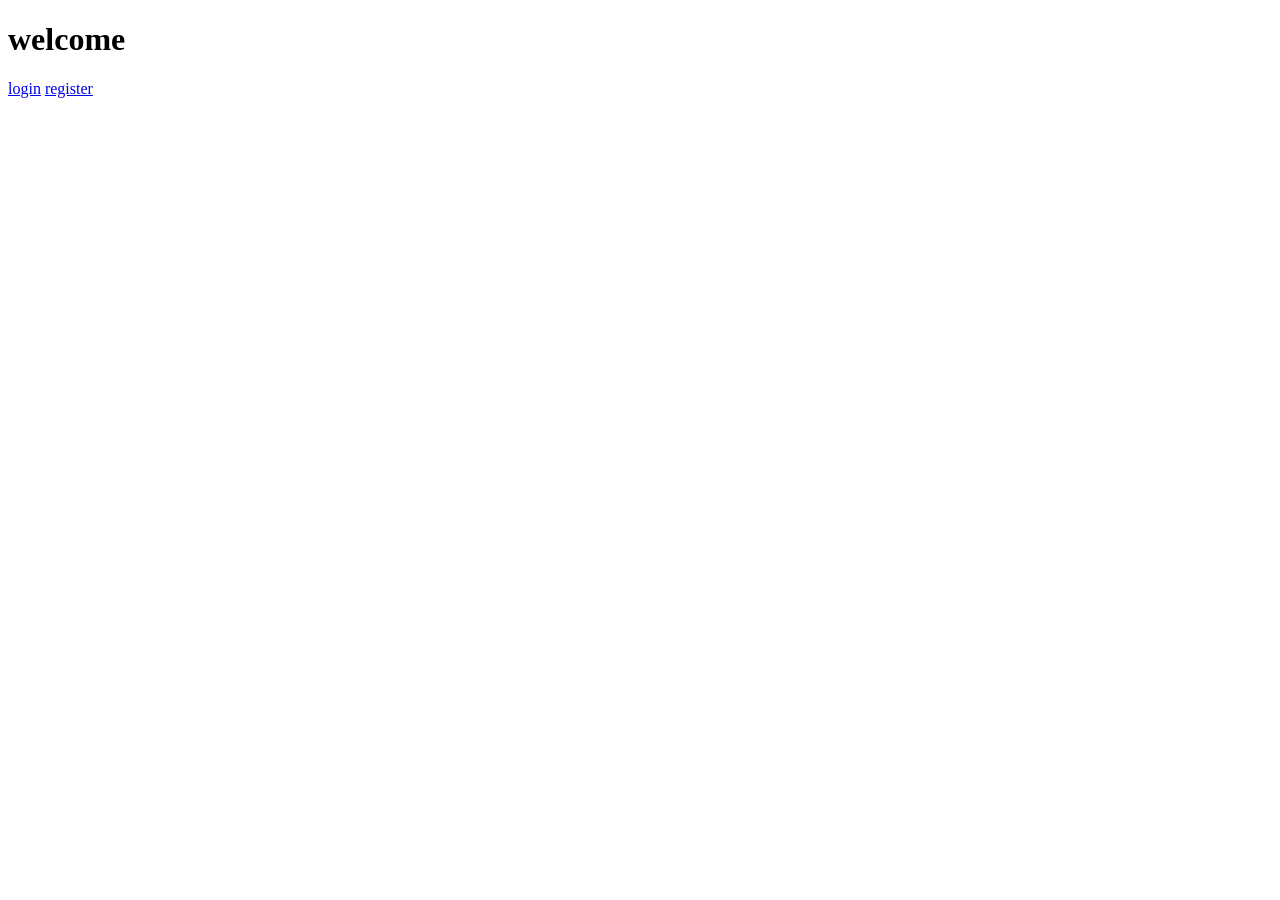
==== app/templates/index.html @ 753745c1 "folder structure" ====
<!DOCTYPE html>
<html lang="en">
<head>
    <meta charset="UTF-8">
    <meta name="viewport" content="width=device-width, initial-scale=1.0">
    <title>index</title>
</head>
<body>
    <h1>welcome</h1>
    <a href="/login">login</a>
    <a href="/register">register</a>
</body>
</html>
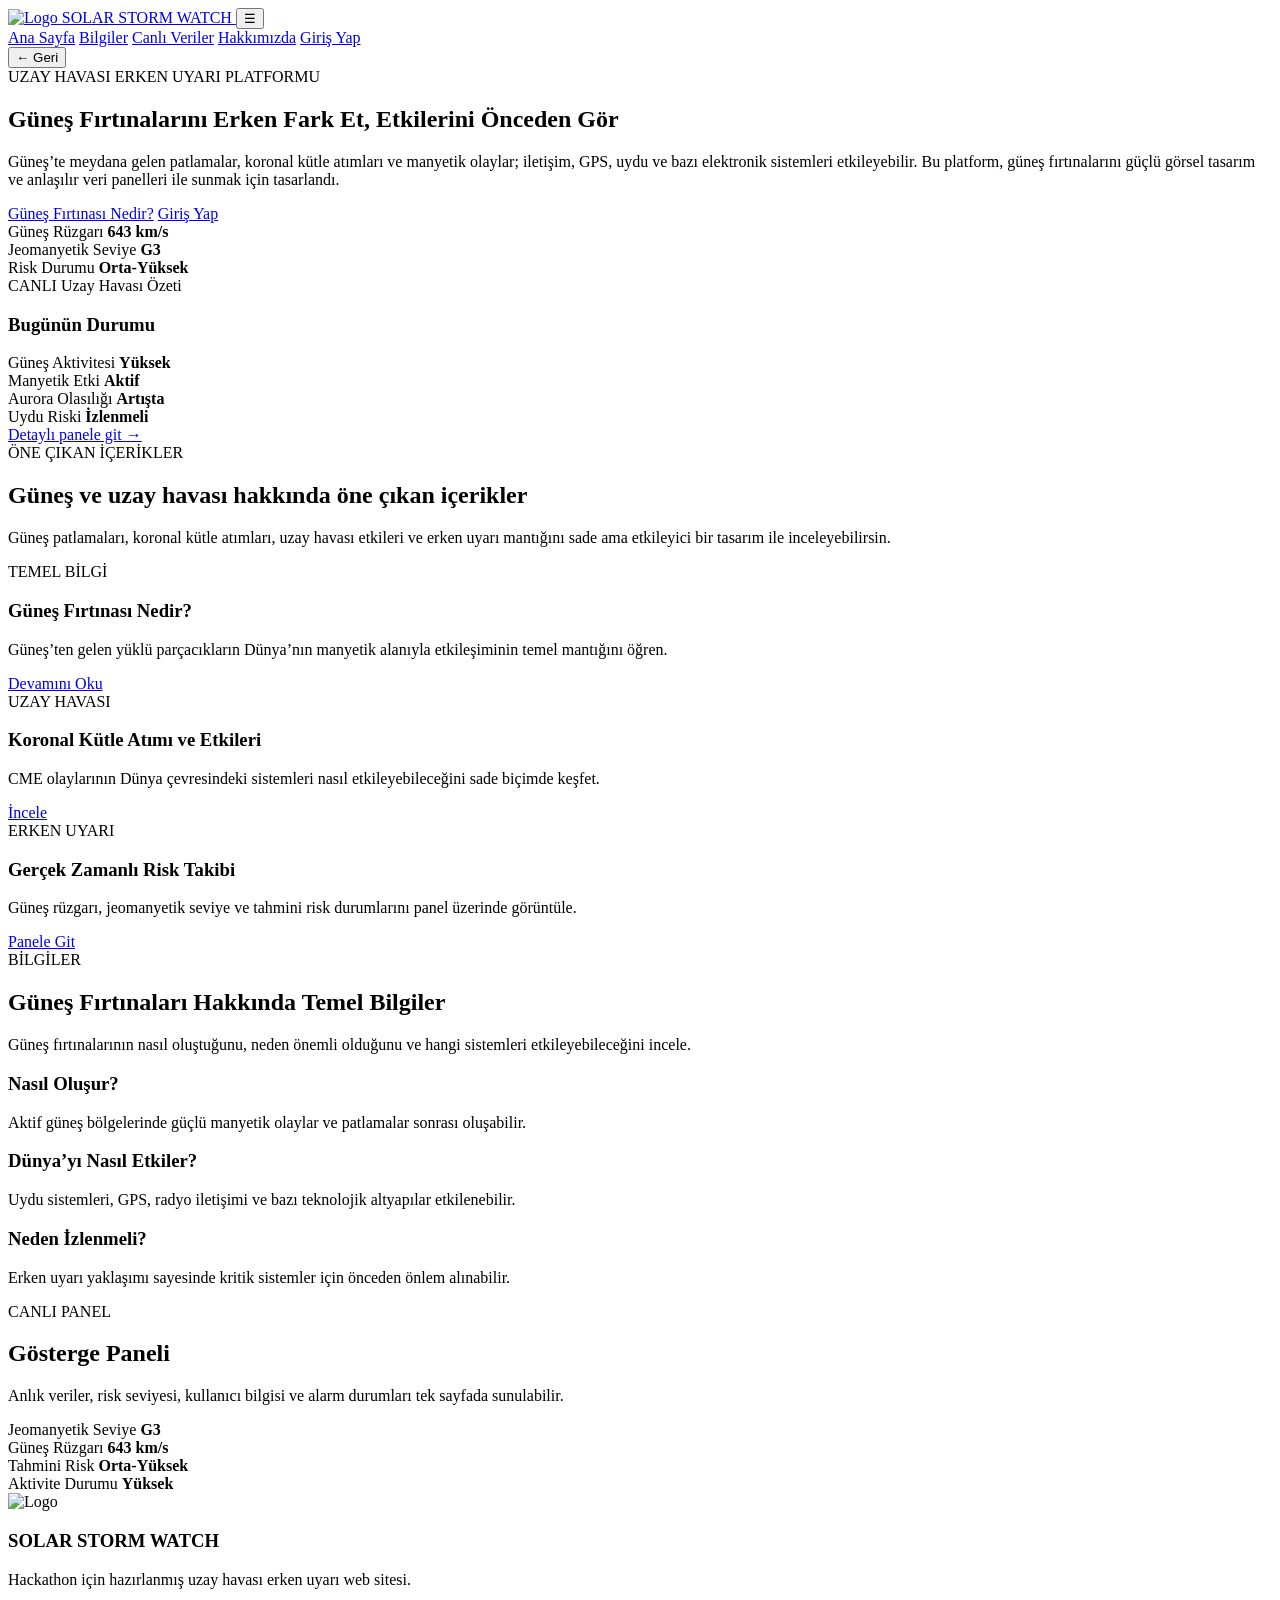
==== commit bef1c0ba: "frontend pages html syfaları tamamladı" ====
--- a/app/templates/index.html
+++ b/app/templates/index.html
@@ -1,13 +1,242 @@
 <!DOCTYPE html>
-<html lang="en">
+<html lang="tr">
 <head>
-    <meta charset="UTF-8">
-    <meta name="viewport" content="width=device-width, initial-scale=1.0">
-    <title>index</title>
+  <meta charset="UTF-8" />
+  <meta name="viewport" content="width=device-width, initial-scale=1.0" />
+  <title>Solar Storm Watch | Ana Sayfa</title>
+  <link rel="icon" type="image/jpeg" href="./static/img/sun-logo.jpeg" />
+  <link rel="stylesheet" href="./static/css/style.css" />
 </head>
-<body>
-    <h1>welcome</h1>
-    <a href="/login">login</a>
-    <a href="/register">register</a>
+<body class="home-page">
+
+  <div class="solar-bg">
+    <div class="solar-image"></div>
+    <div class="solar-depth depth-1"></div>
+    <div class="solar-depth depth-2"></div>
+    <div class="solar-heat heat-1"></div>
+    <div class="solar-heat heat-2"></div>
+    <div class="solar-heat heat-3"></div>
+    <div class="solar-glow"></div>
+    <div class="solar-flare flare-1"></div>
+    <div class="solar-flare flare-2"></div>
+    <div class="solar-particles"></div>
+    <div class="solar-overlay"></div>
+  </div>
+
+  <header class="site-header transparent-header">
+    <div class="container header-inner">
+      <a href="index.html" class="brand">
+        <img src="assets/sun-logo.jpeg" alt="Logo" class="brand-logo" />
+        <span>SOLAR STORM WATCH</span>
+      </a>
+
+      <button class="mobile-menu-btn" id="mobileMenuBtn" aria-label="Menüyü Aç/Kapat">
+        ☰
+      </button>
+
+      <nav class="main-nav" id="mainNav">
+        <a href="index.html" class="active">Ana Sayfa</a>
+        <a href="info.html">Bilgiler</a>
+        <a href="dashboard.html">Canlı Veriler</a>
+        <a href="about.html">Hakkımızda</a>
+        <a href="login.html" class="nav-login">Giriş Yap</a>
+      </nav>
+    </div>
+  </header>
+
+  <main class="home-main">
+    <section class="hero-section full-panel">
+      <div class="container">
+        <button class="back-btn" onclick="goBack()">← Geri</button>
+
+        <div class="hero-grid">
+          <div class="hero-content">
+            <span class="eyebrow">UZAY HAVASI ERKEN UYARI PLATFORMU</span>
+            <h1>Güneş Fırtınalarını Erken Fark Et, Etkilerini Önceden Gör</h1>
+            <p class="hero-text">
+              Güneş’te meydana gelen patlamalar, koronal kütle atımları ve manyetik olaylar;
+              iletişim, GPS, uydu ve bazı elektronik sistemleri etkileyebilir. Bu platform,
+              güneş fırtınalarını güçlü görsel tasarım ve anlaşılır veri panelleri ile sunmak için tasarlandı.
+            </p>
+
+            <div class="hero-actions">
+              <a href="info.html" class="btn btn-primary">Güneş Fırtınası Nedir?</a>
+              <a href="login.html" class="btn btn-secondary">Giriş Yap</a>
+            </div>
+
+            <div class="hero-stats card-grid-3">
+              <div class="interactive-card glass-hot">
+                <span>Güneş Rüzgarı</span>
+                <strong>643 km/s</strong>
+              </div>
+              <div class="interactive-card glass-hot">
+                <span>Jeomanyetik Seviye</span>
+                <strong>G3</strong>
+              </div>
+              <div class="interactive-card glass-hot">
+                <span>Risk Durumu</span>
+                <strong>Orta-Yüksek</strong>
+              </div>
+            </div>
+          </div>
+
+          <aside class="hero-side">
+            <div class="floating-panel glass-hot strong-panel">
+              <div class="panel-top">
+                <span class="badge live">CANLI</span>
+                <span class="small-text">Uzay Havası Özeti</span>
+              </div>
+
+              <h3>Bugünün Durumu</h3>
+
+              <div class="panel-list">
+                <div class="panel-item">
+                  <span>Güneş Aktivitesi</span>
+                  <strong>Yüksek</strong>
+                </div>
+                <div class="panel-item">
+                  <span>Manyetik Etki</span>
+                  <strong>Aktif</strong>
+                </div>
+                <div class="panel-item">
+                  <span>Aurora Olasılığı</span>
+                  <strong>Artışta</strong>
+                </div>
+                <div class="panel-item">
+                  <span>Uydu Riski</span>
+                  <strong>İzlenmeli</strong>
+                </div>
+              </div>
+
+              <a href="dashboard.html" class="text-link">Detaylı panele git →</a>
+            </div>
+          </aside>
+        </div>
+      </div>
+    </section>
+
+    <section class="section warm-section">
+      <div class="container">
+        <div class="section-heading bright-heading">
+          <span class="section-tag">ÖNE ÇIKAN İÇERİKLER</span>
+          <h2>Güneş ve uzay havası hakkında öne çıkan içerikler</h2>
+          <p>
+            Güneş patlamaları, koronal kütle atımları, uzay havası etkileri ve erken uyarı mantığını
+            sade ama etkileyici bir tasarım ile inceleyebilirsin.
+          </p>
+        </div>
+
+        <div class="feature-grid">
+          <article class="feature-card hot-card">
+            <div class="feature-meta">TEMEL BİLGİ</div>
+            <h3>Güneş Fırtınası Nedir?</h3>
+            <p>
+              Güneş’ten gelen yüklü parçacıkların Dünya’nın manyetik alanıyla etkileşiminin temel mantığını öğren.
+            </p>
+            <a href="info.html">Devamını Oku</a>
+          </article>
+
+          <article class="feature-card hot-card">
+            <div class="feature-meta">UZAY HAVASI</div>
+            <h3>Koronal Kütle Atımı ve Etkileri</h3>
+            <p>
+              CME olaylarının Dünya çevresindeki sistemleri nasıl etkileyebileceğini sade biçimde keşfet.
+            </p>
+            <a href="info.html">İncele</a>
+          </article>
+
+          <article class="feature-card hot-card">
+            <div class="feature-meta">ERKEN UYARI</div>
+            <h3>Gerçek Zamanlı Risk Takibi</h3>
+            <p>
+              Güneş rüzgarı, jeomanyetik seviye ve tahmini risk durumlarını panel üzerinde görüntüle.
+            </p>
+            <a href="dashboard.html">Panele Git</a>
+          </article>
+        </div>
+      </div>
+    </section>
+
+    <section class="section warm-section alt-warm">
+      <div class="container">
+        <div class="section-heading bright-heading">
+          <span class="section-tag">BİLGİLER</span>
+          <h2>Güneş Fırtınaları Hakkında Temel Bilgiler</h2>
+          <p>
+            Güneş fırtınalarının nasıl oluştuğunu, neden önemli olduğunu ve hangi sistemleri etkileyebileceğini incele.
+          </p>
+        </div>
+
+        <div class="info-highlight-grid">
+          <div class="info-box-hot">
+            <h3>Nasıl Oluşur?</h3>
+            <p>Aktif güneş bölgelerinde güçlü manyetik olaylar ve patlamalar sonrası oluşabilir.</p>
+          </div>
+
+          <div class="info-box-hot">
+            <h3>Dünya’yı Nasıl Etkiler?</h3>
+            <p>Uydu sistemleri, GPS, radyo iletişimi ve bazı teknolojik altyapılar etkilenebilir.</p>
+          </div>
+
+          <div class="info-box-hot">
+            <h3>Neden İzlenmeli?</h3>
+            <p>Erken uyarı yaklaşımı sayesinde kritik sistemler için önceden önlem alınabilir.</p>
+          </div>
+        </div>
+      </div>
+    </section>
+
+    <section class="section warm-section">
+      <div class="container">
+        <div class="section-heading bright-heading">
+          <span class="section-tag">CANLI PANEL</span>
+          <h2>Gösterge Paneli</h2>
+          <p>
+            Anlık veriler, risk seviyesi, kullanıcı bilgisi ve alarm durumları tek sayfada sunulabilir.
+          </p>
+        </div>
+
+        <div class="dashboard-preview-grid">
+          <div class="metric-card hot-card metric-big">
+            <span>Jeomanyetik Seviye</span>
+            <strong>G3</strong>
+          </div>
+          <div class="metric-card hot-card metric-big">
+            <span>Güneş Rüzgarı</span>
+            <strong>643 km/s</strong>
+          </div>
+          <div class="metric-card hot-card metric-big">
+            <span>Tahmini Risk</span>
+            <strong>Orta-Yüksek</strong>
+          </div>
+          <div class="metric-card hot-card metric-big">
+            <span>Aktivite Durumu</span>
+            <strong>Yüksek</strong>
+          </div>
+        </div>
+      </div>
+    </section>
+  </main>
+
+  <footer class="site-footer warm-footer">
+    <div class="container footer-inner">
+      <div>
+        <div class="footer-brand">
+          <img src="assets/sun-logo.jpeg" alt="Logo" class="brand-logo small-logo" />
+          <h3>SOLAR STORM WATCH</h3>
+        </div>
+        <p>Hackathon için hazırlanmış uzay havası erken uyarı web sitesi.</p>
+      </div>
+      <div class="footer-links">
+        <a href="index.html">Ana Sayfa</a>
+        <a href="info.html">Bilgiler</a>
+        <a href="dashboard.html">Canlı Veriler</a>
+        <a href="about.html">Hakkımızda</a>
+        <a href="login.html">Giriş</a>
+      </div>
+    </div>
+  </footer>
+
+  <script src="js/app.js"></script>
 </body>
 </html>
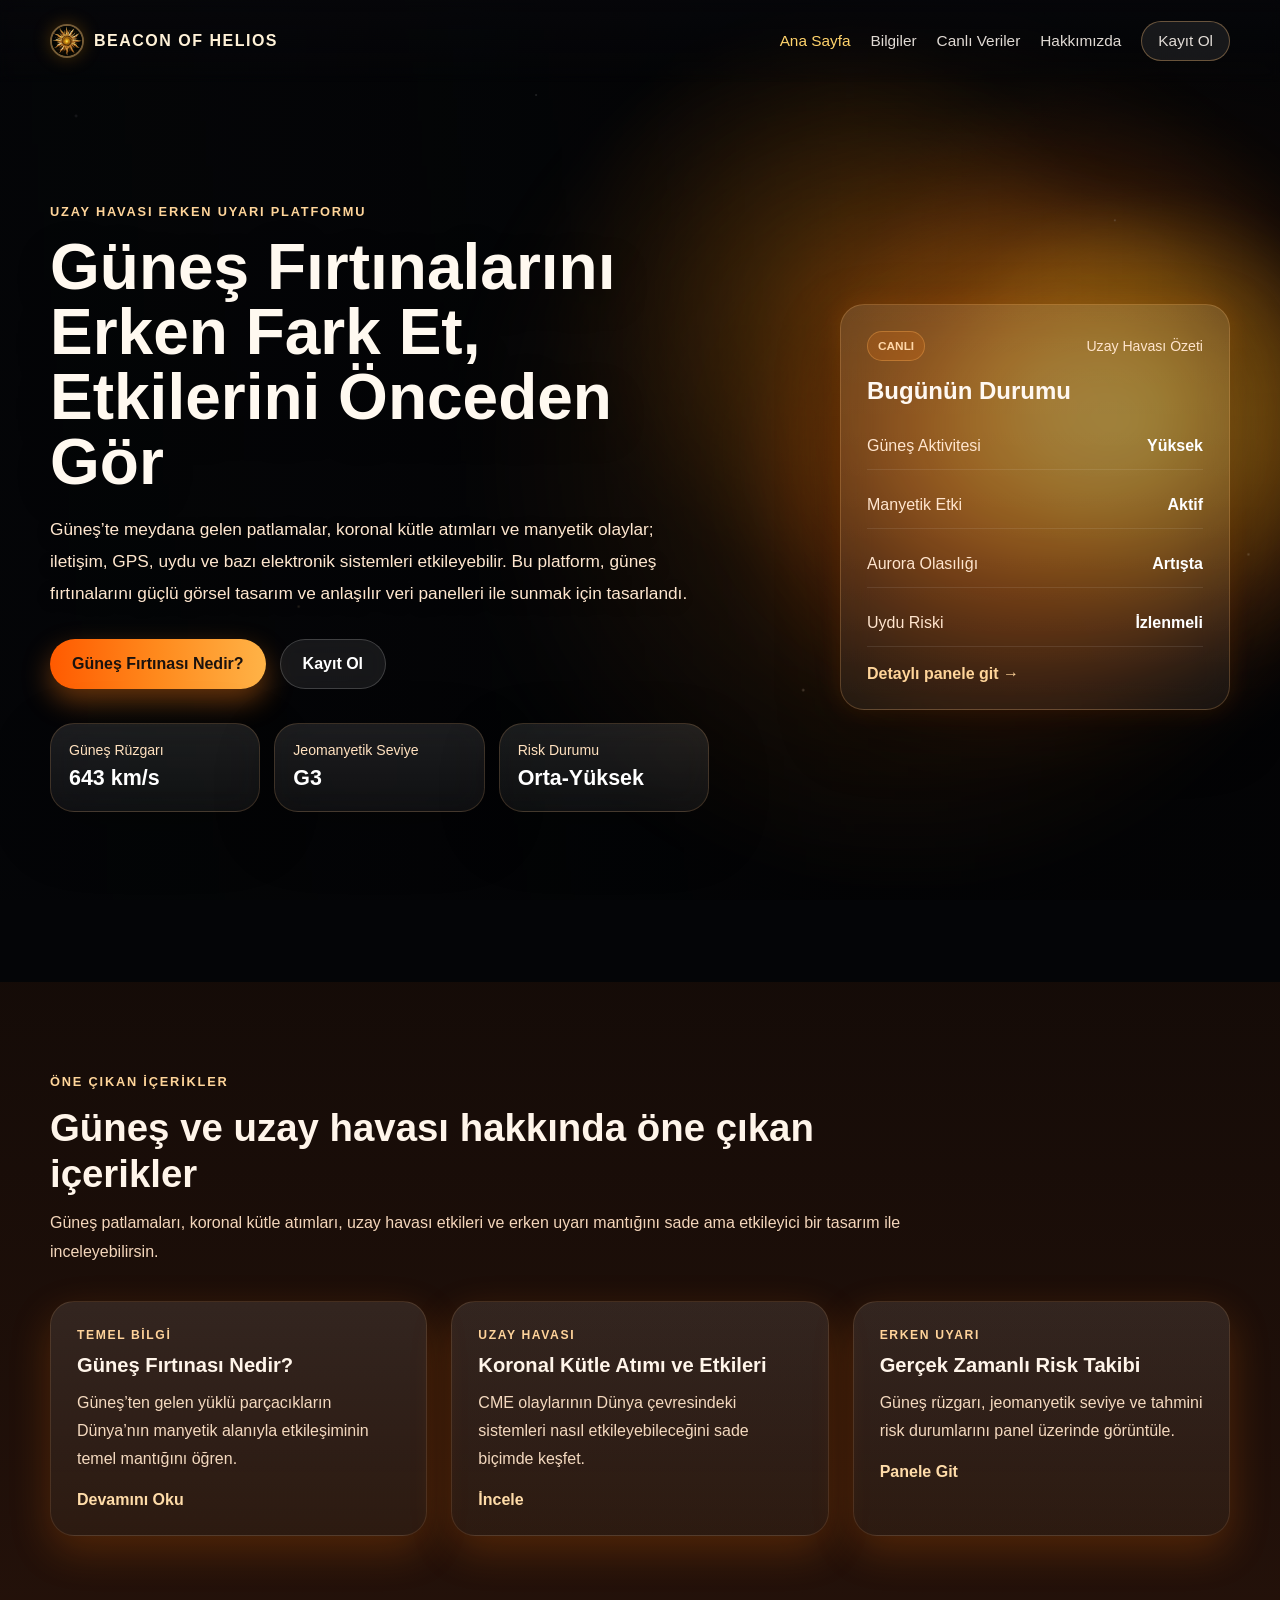
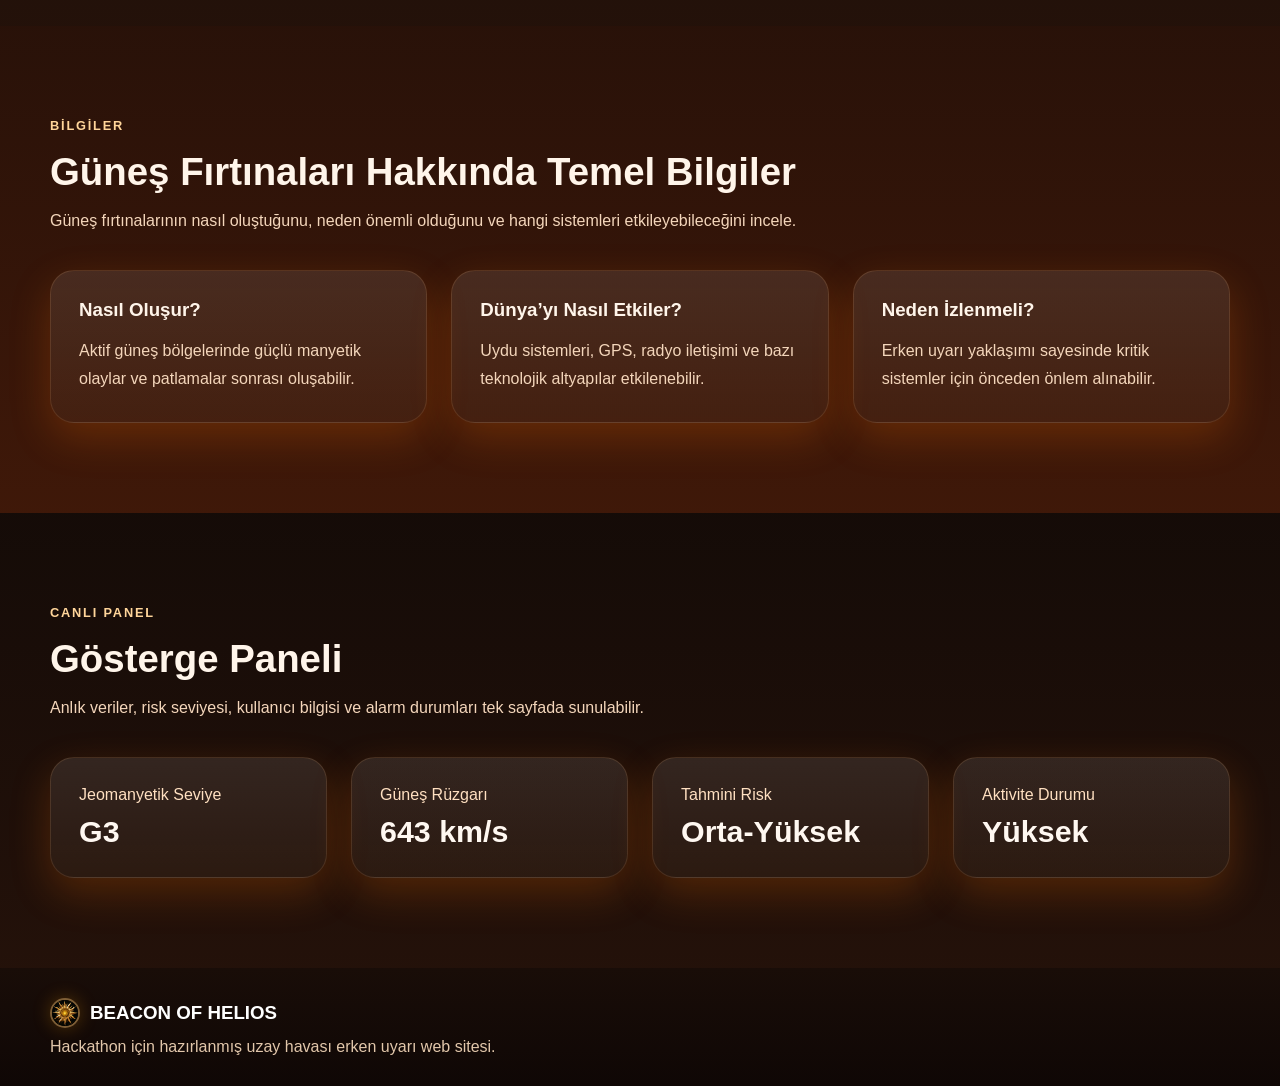
==== commit bee3314a: "dosyalar birleştirildi ve fix atıldı" ====
--- a/app/templates/index.html
+++ b/app/templates/index.html
@@ -4,8 +4,8 @@
   <meta charset="UTF-8" />
   <meta name="viewport" content="width=device-width, initial-scale=1.0" />
   <title>Solar Storm Watch | Ana Sayfa</title>
-  <link rel="icon" type="image/jpeg" href="./static/img/sun-logo.jpeg" />
-  <link rel="stylesheet" href="./static/css/style.css" />
+  <link rel="icon" type="image/jpeg" href="../static/img/sun-logo.jpeg" />
+  <link rel="stylesheet" href="../static/css/style.css" />
 </head>
 <body class="home-page">
 
@@ -25,9 +25,9 @@
 
   <header class="site-header transparent-header">
     <div class="container header-inner">
-      <a href="index.html" class="brand">
-        <img src="assets/sun-logo.jpeg" alt="Logo" class="brand-logo" />
-        <span>SOLAR STORM WATCH</span>
+      <a href="/" class="brand">
+        <img src="../static/img/sun-logo.jpeg" alt="Logo" class="brand-logo" />
+        <span>BEACON OF HELIOS</span>
       </a>
 
       <button class="mobile-menu-btn" id="mobileMenuBtn" aria-label="Menüyü Aç/Kapat">
@@ -35,11 +35,11 @@
       </button>
 
       <nav class="main-nav" id="mainNav">
-        <a href="index.html" class="active">Ana Sayfa</a>
-        <a href="info.html">Bilgiler</a>
-        <a href="dashboard.html">Canlı Veriler</a>
-        <a href="about.html">Hakkımızda</a>
-        <a href="login.html" class="nav-login">Giriş Yap</a>
+        <a href="/" class="active">Ana Sayfa</a>
+        <a href="/info">Bilgiler</a>
+        <a href="/dashboard">Canlı Veriler</a>
+        <a href="/about">Hakkımızda</a>
+        <a href="/register" class="nav-login">Kayıt Ol</a>
       </nav>
     </div>
   </header>
@@ -47,8 +47,6 @@
   <main class="home-main">
     <section class="hero-section full-panel">
       <div class="container">
-        <button class="back-btn" onclick="goBack()">← Geri</button>
-
         <div class="hero-grid">
           <div class="hero-content">
             <span class="eyebrow">UZAY HAVASI ERKEN UYARI PLATFORMU</span>
@@ -60,8 +58,8 @@
             </p>
 
             <div class="hero-actions">
-              <a href="info.html" class="btn btn-primary">Güneş Fırtınası Nedir?</a>
-              <a href="login.html" class="btn btn-secondary">Giriş Yap</a>
+              <a  href="/info" class="btn btn-primary">Güneş Fırtınası Nedir?</a>
+              <a href="/register" class="btn btn-secondary">Kayıt Ol</a>
             </div>
 
             <div class="hero-stats card-grid-3">
@@ -108,7 +106,7 @@
                 </div>
               </div>
 
-              <a href="dashboard.html" class="text-link">Detaylı panele git →</a>
+              <a href="/dashboard" class="text-link">Detaylı panele git →</a>
             </div>
           </aside>
         </div>
@@ -133,7 +131,7 @@
             <p>
               Güneş’ten gelen yüklü parçacıkların Dünya’nın manyetik alanıyla etkileşiminin temel mantığını öğren.
             </p>
-            <a href="info.html">Devamını Oku</a>
+            <a href="/info">Devamını Oku</a>
           </article>
 
           <article class="feature-card hot-card">
@@ -142,7 +140,7 @@
             <p>
               CME olaylarının Dünya çevresindeki sistemleri nasıl etkileyebileceğini sade biçimde keşfet.
             </p>
-            <a href="info.html">İncele</a>
+            <a href="/info">İncele</a>
           </article>
 
           <article class="feature-card hot-card">
@@ -151,7 +149,7 @@
             <p>
               Güneş rüzgarı, jeomanyetik seviye ve tahmini risk durumlarını panel üzerinde görüntüle.
             </p>
-            <a href="dashboard.html">Panele Git</a>
+            <a href="/dashboard">Panele Git</a>
           </article>
         </div>
       </div>
@@ -222,21 +220,21 @@
     <div class="container footer-inner">
       <div>
         <div class="footer-brand">
-          <img src="assets/sun-logo.jpeg" alt="Logo" class="brand-logo small-logo" />
-          <h3>SOLAR STORM WATCH</h3>
+          <img src="../static/img/sun-logo.jpeg" alt="Logo" class="brand-logo small-logo" />
+          <h3>BEACON OF HELIOS</h3>
         </div>
         <p>Hackathon için hazırlanmış uzay havası erken uyarı web sitesi.</p>
       </div>
-      <div class="footer-links">
+      <!-- <div class="footer-links">
         <a href="index.html">Ana Sayfa</a>
         <a href="info.html">Bilgiler</a>
         <a href="dashboard.html">Canlı Veriler</a>
         <a href="about.html">Hakkımızda</a>
         <a href="login.html">Giriş</a>
-      </div>
+      </div> -->
     </div>
   </footer>
 
-  <script src="js/app.js"></script>
+  <script src="../static/js/app.js"></script>
 </body>
 </html>
--- a/app/static/css/style.css
+++ b/app/static/css/style.css
@@ -0,0 +1,1146 @@
+:root {
+  --bg-dark: #0a0b0f;
+  --bg-dark-2: #170d08;
+  --bg-dark-3: #24120a;
+  --text-light: #fff8f1;
+  --text-dark: #2d1b12;
+  --muted-light: #f6ddc4;
+  --muted-dark: #7e5a43;
+  --primary: #ff8a1d;
+  --primary-2: #ffb347;
+  --primary-3: #ff5a00;
+  --primary-4: #ffd36c;
+  --shadow-strong: 0 20px 60px rgba(0, 0, 0, 0.28);
+  --shadow-hot: 0 15px 40px rgba(255, 115, 0, 0.22);
+  --radius: 24px;
+  --container: 1180px;
+}
+
+* {
+  box-sizing: border-box;
+}
+
+html {
+  scroll-behavior: smooth;
+}
+
+body {
+  margin: 0;
+  font-family: Arial, Helvetica, sans-serif;
+  overflow-x: hidden;
+  background: var(--bg-dark);
+  color: var(--text-light);
+}
+
+a {
+  text-decoration: none;
+  color: inherit;
+}
+
+.container {
+  width: min(var(--container), calc(100% - 32px));
+  margin: 0 auto;
+}
+
+/* HEADER */
+.site-header {
+  position: relative;
+  z-index: 50;
+  width: 100%;
+}
+
+.transparent-header {
+  background: linear-gradient(to bottom, rgba(8, 8, 12, 0.58), rgba(8, 8, 12, 0.08));
+  backdrop-filter: blur(6px);
+}
+
+.warm-solid-header {
+  background: linear-gradient(135deg, #1a0f08, #31180c, #4d220d);
+  box-shadow: 0 10px 30px rgba(0, 0, 0, 0.24);
+}
+
+.header-inner {
+  min-height: 82px;
+  display: flex;
+  align-items: center;
+  justify-content: space-between;
+  gap: 18px;
+}
+
+.brand,
+.footer-brand {
+  display: flex;
+  align-items: center;
+  gap: 10px;
+}
+
+.brand {
+  font-weight: 800;
+  letter-spacing: 1.5px;
+  font-size: 1rem;
+  color: #fff2d8;
+}
+
+.brand-logo {
+  width: 34px;
+  height: 34px;
+  border-radius: 50%;
+  object-fit: cover;
+  border: 2px solid rgba(255, 198, 112, 0.45);
+  box-shadow: 0 0 18px rgba(255, 160, 0, 0.25);
+}
+
+.small-logo {
+  width: 30px;
+  height: 30px;
+}
+
+.main-nav {
+  display: flex;
+  align-items: center;
+  gap: 20px;
+}
+
+.main-nav a {
+  color: rgba(255, 248, 241, 0.88);
+  font-size: 0.96rem;
+  transition: 0.25s ease;
+}
+
+.main-nav a:hover,
+.main-nav a.active {
+  color: var(--primary-4);
+}
+
+.nav-login {
+  padding: 10px 16px;
+  border-radius: 999px;
+  border: 1px solid rgba(255, 196, 124, 0.35);
+  background: rgba(255, 255, 255, 0.08);
+}
+
+.mobile-menu-btn {
+  display: none;
+  background: rgba(255,255,255,0.08);
+  border: 1px solid rgba(255,255,255,0.16);
+  color: white;
+  border-radius: 12px;
+  padding: 10px 12px;
+  font-size: 1.2rem;
+  cursor: pointer;
+}
+
+/* BACK BUTTON */
+.back-btn {
+  margin-bottom: 20px;
+  background: linear-gradient(90deg, rgba(255, 120, 0, 0.22), rgba(255, 170, 70, 0.18));
+  color: #fff4e8;
+  border: 1px solid rgba(255, 190, 120, 0.28);
+  padding: 10px 16px;
+  border-radius: 999px;
+  cursor: pointer;
+  font-weight: 700;
+  transition: 0.3s ease;
+}
+
+.back-btn:hover {
+  transform: translateY(-3px);
+  box-shadow: 0 12px 24px rgba(255, 115, 0, 0.18);
+}
+
+/* HOME BACKGROUND */
+.home-page {
+  position: relative;
+  min-height: 100vh;
+  background: #040507;
+}
+
+.solar-bg {
+  position: fixed;
+  inset: 0;
+  z-index: 0;
+  overflow: hidden;
+  perspective: 1800px;
+  background: #040507;
+}
+
+.solar-image,
+.solar-depth,
+.solar-heat,
+.solar-glow,
+.solar-flare,
+.solar-particles,
+.solar-overlay {
+  position: absolute;
+  inset: -8%;
+}
+
+.solar-image {
+  background-image:
+    radial-gradient(circle at 72% 50%, rgba(255, 175, 40, 0.20), transparent 18%),
+    radial-gradient(circle at 80% 45%, rgba(255, 115, 0, 0.14), transparent 22%),
+    url("https://img.freepik.com/premium-fotograf/gunes-patlamalari-olan-gunes-yuzeyi_250994-627.jpg");
+  background-size: cover;
+  background-position: center center;
+  background-repeat: no-repeat;
+  transform: scale(1.22);
+  filter: saturate(1.38) contrast(1.2) brightness(0.92);
+  animation: solarZoomFast 6s ease-in-out infinite alternate;
+}
+
+.depth-1 {
+  background-image: url("https://img.freepik.com/premium-fotograf/gunes-patlamalari-olan-gunes-yuzeyi_250994-627.jpg");
+  background-size: cover;
+  background-position: center;
+  background-repeat: no-repeat;
+  transform: scale(1.30) translateZ(120px);
+  mix-blend-mode: screen;
+  opacity: 0.30;
+  filter: blur(10px) saturate(1.8);
+  animation: depthShiftFast 3s ease-in-out infinite alternate;
+}
+
+.depth-2 {
+  background-image: url("https://img.freepik.com/premium-fotograf/gunes-patlamalari-olan-gunes-yuzeyi_250994-627.jpg");
+  background-size: cover;
+  background-position: center;
+  background-repeat: no-repeat;
+  transform: scale(1.35) translateZ(220px);
+  mix-blend-mode: lighten;
+  opacity: 0.22;
+  filter: blur(22px) saturate(2);
+  animation: depthShiftFast2 2.1s ease-in-out infinite alternate;
+}
+
+.heat-1 {
+  background:
+    radial-gradient(circle at 76% 42%, rgba(255, 170, 40, 0.40), transparent 16%),
+    radial-gradient(circle at 81% 52%, rgba(255, 90, 0, 0.32), transparent 18%),
+    radial-gradient(circle at 62% 35%, rgba(255, 130, 0, 0.22), transparent 24%);
+  filter: blur(12px);
+  mix-blend-mode: screen;
+  animation: heatWaveFast 0.9s ease-in-out infinite;
+}
+
+.heat-2 {
+  background:
+    radial-gradient(circle at 84% 44%, rgba(255, 210, 100, 0.32), transparent 14%),
+    radial-gradient(circle at 73% 57%, rgba(255, 80, 0, 0.28), transparent 20%),
+    radial-gradient(circle at 67% 40%, rgba(255, 145, 0, 0.20), transparent 22%);
+  filter: blur(24px);
+  mix-blend-mode: screen;
+  animation: heatWaveFast2 0.8s ease-in-out infinite;
+}
+
+.heat-3 {
+  background:
+    radial-gradient(circle at 79% 47%, rgba(255, 170, 60, 0.30), transparent 14%),
+    radial-gradient(circle at 70% 54%, rgba(255, 90, 0, 0.20), transparent 18%),
+    radial-gradient(circle at 87% 50%, rgba(255, 220, 120, 0.18), transparent 16%);
+  filter: blur(30px);
+  mix-blend-mode: screen;
+  animation: heatWaveFast3 0.65s ease-in-out infinite;
+}
+
+.solar-glow {
+  background:
+    radial-gradient(circle at 84% 46%, rgba(255, 180, 0, 0.65), transparent 16%),
+    radial-gradient(circle at 79% 48%, rgba(255, 90, 0, 0.48), transparent 26%),
+    radial-gradient(circle at 68% 50%, rgba(255, 135, 20, 0.28), transparent 40%);
+  filter: blur(16px);
+  animation: flarePulseFast 1.8s ease-in-out infinite;
+}
+
+.flare-1 {
+  background:
+    radial-gradient(circle at 83% 48%, rgba(255, 220, 140, 0.36), transparent 10%),
+    radial-gradient(circle at 85% 49%, rgba(255, 120, 0, 0.20), transparent 18%);
+  filter: blur(10px);
+  mix-blend-mode: screen;
+  animation: flareMove1 1.2s ease-in-out infinite;
+}
+
+.flare-2 {
+  background:
+    radial-gradient(circle at 73% 52%, rgba(255, 155, 60, 0.22), transparent 12%),
+    radial-gradient(circle at 78% 46%, rgba(255, 230, 150, 0.20), transparent 10%);
+  filter: blur(14px);
+  mix-blend-mode: screen;
+  animation: flareMove2 1s ease-in-out infinite;
+}
+
+.solar-particles {
+  background-image:
+    radial-gradient(2px 2px at 12% 18%, rgba(255,255,255,0.7), transparent),
+    radial-gradient(2px 2px at 27% 65%, rgba(255,210,160,0.7), transparent),
+    radial-gradient(1.5px 1.5px at 43% 16%, rgba(255,255,255,0.55), transparent),
+    radial-gradient(2px 2px at 61% 73%, rgba(255,220,180,0.7), transparent),
+    radial-gradient(1.5px 1.5px at 82% 28%, rgba(255,255,255,0.5), transparent),
+    radial-gradient(2px 2px at 91% 60%, rgba(255,210,160,0.75), transparent);
+  opacity: 0.65;
+  animation: particlesFloat 8s linear infinite;
+}
+
+.solar-overlay {
+  background:
+    linear-gradient(to right, rgba(5,6,8,0.84) 0%, rgba(5,6,8,0.52) 34%, rgba(5,6,8,0.12) 64%, rgba(5,6,8,0.28) 100%),
+    linear-gradient(to bottom, rgba(0,0,0,0.16), rgba(0,0,0,0.34));
+}
+
+/* MAIN */
+.home-main,
+.page-main,
+.login-main,
+.site-footer {
+  position: relative;
+  z-index: 2;
+}
+
+.hero-section {
+  min-height: calc(100vh - 82px);
+  display: flex;
+  align-items: center;
+  padding: 40px 0 90px;
+}
+
+.full-panel {
+  min-height: 100vh;
+}
+
+.hero-grid {
+  display: grid;
+  grid-template-columns: 1.15fr 0.85fr;
+  gap: 34px;
+  align-items: center;
+}
+
+.hero-content {
+  max-width: 760px;
+}
+
+.eyebrow,
+.section-tag {
+  display: inline-block;
+  font-size: 0.8rem;
+  letter-spacing: 1.8px;
+  font-weight: 700;
+  color: #ffd59a;
+  margin-bottom: 16px;
+}
+
+.hero-content h1 {
+  margin: 0 0 18px;
+  font-size: clamp(2.6rem, 5vw, 5rem);
+  line-height: 1.02;
+  color: #fff9f0;
+  text-shadow: 0 12px 34px rgba(0, 0, 0, 0.4);
+}
+
+.hero-text {
+  margin: 0;
+  max-width: 690px;
+  font-size: 1.08rem;
+  line-height: 1.85;
+  color: #ffe7cf;
+  text-shadow: 0 4px 18px rgba(0, 0, 0, 0.28);
+}
+
+.hero-actions {
+  display: flex;
+  gap: 14px;
+  flex-wrap: wrap;
+  margin-top: 30px;
+}
+
+.btn {
+  display: inline-flex;
+  align-items: center;
+  justify-content: center;
+  min-height: 50px;
+  padding: 12px 22px;
+  border-radius: 999px;
+  font-weight: 700;
+  transition: 0.3s ease;
+  cursor: pointer;
+  border: none;
+}
+
+.btn:hover {
+  transform: translateY(-4px) scale(1.02);
+}
+
+.btn-primary {
+  background: linear-gradient(90deg, var(--primary-3), var(--primary), var(--primary-2));
+  color: #1a120e;
+  box-shadow: 0 12px 28px rgba(255, 125, 20, 0.4);
+}
+
+.btn-secondary {
+  color: white;
+  background: rgba(255,255,255,0.08);
+  border: 1px solid rgba(255,255,255,0.18);
+  backdrop-filter: blur(12px);
+}
+
+.card-grid-3 {
+  display: grid;
+  grid-template-columns: repeat(3, 1fr);
+  gap: 14px;
+  margin-top: 34px;
+}
+
+.glass-hot {
+  background: linear-gradient(180deg, rgba(255,255,255,0.10), rgba(255,255,255,0.05));
+  border: 1px solid rgba(255, 190, 120, 0.18);
+  backdrop-filter: blur(16px);
+  -webkit-backdrop-filter: blur(16px);
+  border-radius: var(--radius);
+  box-shadow: var(--shadow-strong);
+}
+
+.interactive-card {
+  padding: 18px 18px 20px;
+  transition: 0.35s ease;
+  position: relative;
+  overflow: hidden;
+}
+
+.interactive-card::before,
+.hot-card::before,
+.hot-surface::before,
+.info-box-hot::before,
+.metric-card::before,
+.sidebar-card::before,
+.feature-card::before {
+  content: "";
+  position: absolute;
+  inset: 0;
+  border-radius: inherit;
+  padding: 1px;
+  background: linear-gradient(135deg, rgba(255, 180, 70, 0.9), rgba(255, 90, 0, 0.8), rgba(255, 220, 130, 0.7));
+  -webkit-mask: linear-gradient(#fff 0 0) content-box, linear-gradient(#fff 0 0);
+  -webkit-mask-composite: xor;
+          mask-composite: exclude;
+  opacity: 0;
+  transition: 0.35s ease;
+  pointer-events: none;
+}
+
+.interactive-card:hover,
+.hot-card:hover,
+.hot-surface:hover,
+.info-box-hot:hover,
+.metric-card:hover,
+.sidebar-card:hover,
+.feature-card:hover {
+  transform: translateY(-10px) scale(1.03);
+  box-shadow: 0 24px 55px rgba(255, 115, 0, 0.28);
+}
+
+.interactive-card:hover::before,
+.hot-card:hover::before,
+.hot-surface:hover::before,
+.info-box-hot:hover::before,
+.metric-card:hover::before,
+.sidebar-card:hover::before,
+.feature-card:hover::before {
+  opacity: 1;
+}
+
+.interactive-card:hover,
+.hot-card:hover,
+.metric-card:hover {
+  background: linear-gradient(180deg, rgba(255, 145, 0, 0.18), rgba(255, 90, 0, 0.10));
+}
+
+.interactive-card span {
+  display: block;
+  font-size: 0.88rem;
+  color: #ffe1bf;
+  margin-bottom: 8px;
+}
+
+.interactive-card strong {
+  font-size: 1.34rem;
+  color: white;
+}
+
+.hero-side {
+  display: flex;
+  justify-content: flex-end;
+}
+
+.floating-panel {
+  width: 100%;
+  max-width: 390px;
+  padding: 26px;
+}
+
+.strong-panel {
+  border: 1px solid rgba(255, 185, 110, 0.24);
+  box-shadow: 0 24px 60px rgba(0,0,0,0.36), 0 0 25px rgba(255, 120, 0, 0.16);
+}
+
+.panel-top {
+  display: flex;
+  align-items: center;
+  justify-content: space-between;
+  gap: 12px;
+  margin-bottom: 16px;
+}
+
+.badge.live {
+  display: inline-flex;
+  align-items: center;
+  gap: 8px;
+  background: rgba(255, 125, 20, 0.18);
+  color: #ffd7a8;
+  border: 1px solid rgba(255, 175, 88, 0.34);
+  padding: 7px 10px;
+  border-radius: 999px;
+  font-size: 0.74rem;
+  font-weight: 700;
+}
+
+.small-text {
+  color: #ffe4cc;
+  font-size: 0.88rem;
+}
+
+.floating-panel h3 {
+  margin: 10px 0 18px;
+  font-size: 1.5rem;
+}
+
+.panel-list {
+  display: grid;
+  gap: 12px;
+  margin-bottom: 18px;
+}
+
+.panel-item {
+  display: flex;
+  justify-content: space-between;
+  gap: 12px;
+  padding: 14px 0;
+  border-bottom: 1px solid rgba(255,255,255,0.09);
+}
+
+.panel-item span {
+  color: #ffe5ce;
+}
+
+.panel-item strong {
+  color: white;
+}
+
+.text-link {
+  color: #ffd59a;
+  font-weight: 700;
+}
+
+/* SECTIONS */
+.section {
+  padding: 90px 0;
+}
+
+.warm-section {
+  background: linear-gradient(180deg, rgba(22, 12, 8, 0.94), rgba(37, 18, 10, 0.96));
+  color: var(--text-light);
+}
+
+.alt-warm {
+  background: linear-gradient(180deg, rgba(42, 18, 9, 0.97), rgba(65, 25, 9, 0.97));
+}
+
+.bright-heading {
+  max-width: 860px;
+  margin-bottom: 34px;
+}
+
+.bright-heading h2 {
+  margin: 0 0 12px;
+  font-size: clamp(1.9rem, 3vw, 2.9rem);
+  line-height: 1.2;
+  color: #fff5ea;
+}
+
+.bright-heading p {
+  margin: 0;
+  color: #f4d6bb;
+  line-height: 1.8;
+}
+
+.feature-grid,
+.info-highlight-grid,
+.dashboard-preview-grid {
+  display: grid;
+  gap: 24px;
+}
+
+.feature-grid {
+  grid-template-columns: repeat(3, 1fr);
+}
+
+.info-highlight-grid {
+  grid-template-columns: repeat(3, 1fr);
+}
+
+.dashboard-preview-grid {
+  grid-template-columns: repeat(4, 1fr);
+}
+
+.about-grid {
+  margin-bottom: 26px;
+}
+
+.feature-card,
+.metric-card,
+.info-box-hot,
+.hot-surface,
+.sidebar-card {
+  position: relative;
+  overflow: hidden;
+}
+
+.hot-card,
+.hot-surface,
+.info-box-hot,
+.hot-side-card {
+  background: linear-gradient(180deg, rgba(255, 245, 236, 0.10), rgba(255, 210, 160, 0.05));
+  border: 1px solid rgba(255, 186, 118, 0.14);
+  border-radius: 24px;
+  box-shadow: var(--shadow-hot);
+  transition: 0.35s ease;
+}
+
+.feature-card {
+  padding: 26px;
+}
+
+.feature-meta {
+  font-size: 0.76rem;
+  font-weight: 800;
+  letter-spacing: 1.6px;
+  color: #ffd39a;
+  margin-bottom: 12px;
+}
+
+.feature-card h3 {
+  margin: 0 0 12px;
+  color: #fff5ea;
+  font-size: 1.26rem;
+}
+
+.feature-card p {
+  margin: 0 0 18px;
+  color: #f4d9bf;
+  line-height: 1.75;
+}
+
+.feature-card a {
+  color: #ffdca9;
+  font-weight: 700;
+}
+
+.info-box-hot {
+  padding: 28px;
+}
+
+.info-box-hot h3 {
+  margin-top: 0;
+  margin-bottom: 12px;
+  color: #fff5ea;
+}
+
+.info-box-hot p {
+  margin-bottom: 0;
+  color: #f4d6bb;
+  line-height: 1.8;
+}
+
+.metric-big {
+  padding: 28px;
+}
+
+.metric-card span {
+  display: block;
+  color: #ffe0c1;
+  margin-bottom: 10px;
+}
+
+.metric-card strong {
+  font-size: 1.9rem;
+  color: #fff8f1;
+}
+
+/* INNER PAGES */
+.warm-inner-page {
+  background: linear-gradient(180deg, #1b0f08, #2a160c 40%, #3a1b0d);
+  color: var(--text-light);
+}
+
+.warm-page-hero {
+  padding: 74px 0 42px;
+  background: linear-gradient(135deg, #2b1209, #5d240c, #7a2d09);
+  color: white;
+}
+
+.warm-page-hero h1 {
+  margin: 0 0 12px;
+  font-size: clamp(2rem, 4vw, 3.2rem);
+}
+
+.warm-page-hero p {
+  margin: 0;
+  max-width: 760px;
+  color: #ffe2c7;
+  line-height: 1.8;
+}
+
+.warm-light-panel {
+  background: linear-gradient(180deg, #2a160d, #3f200f);
+}
+
+.info-layout {
+  display: grid;
+  grid-template-columns: 1.15fr 0.85fr;
+  gap: 26px;
+}
+
+.info-article {
+  display: grid;
+  gap: 18px;
+}
+
+.article-card {
+  padding: 26px;
+  border-radius: 24px;
+  transition: 0.35s ease;
+}
+
+.article-card h2 {
+  margin-top: 0;
+  color: #fff5ea;
+}
+
+.article-card p {
+  margin-bottom: 0;
+  color: #f4d8bf;
+  line-height: 1.8;
+}
+
+.hot-side-card {
+  padding: 24px;
+}
+
+.sidebar-card h3 {
+  margin-top: 0;
+  margin-bottom: 14px;
+  color: #fff5ea;
+}
+
+.sidebar-card ul {
+  padding-left: 20px;
+  margin: 0;
+}
+
+.sidebar-card li {
+  margin-bottom: 10px;
+  color: #f4d8bf;
+  line-height: 1.6;
+}
+
+.sidebar-link {
+  display: block;
+  padding: 12px 0;
+  border-bottom: 1px solid rgba(255,255,255,0.08);
+  color: #fff0dc;
+}
+
+/* LOGIN */
+.warm-login-page {
+  background: linear-gradient(135deg, #110b08, #28150d 55%, #54250f);
+}
+
+.login-main {
+  min-height: calc(100vh - 82px);
+  display: flex;
+  align-items: center;
+}
+
+.login-section-wrap {
+  width: 100%;
+  padding: 60px 0 80px;
+}
+
+.login-grid {
+  display: grid;
+  grid-template-columns: 1fr 0.95fr;
+  gap: 28px;
+  align-items: center;
+}
+
+.login-info h1 {
+  margin: 0 0 16px;
+  font-size: clamp(2rem, 4vw, 3.4rem);
+}
+
+.login-info p {
+  margin: 0;
+  line-height: 1.8;
+  color: #ffe3c9;
+  max-width: 620px;
+}
+
+.login-card {
+  padding: 28px;
+}
+
+.login-card h2 {
+  margin: 0 0 8px;
+}
+
+.muted {
+  color: #ffe0c0;
+  margin-bottom: 22px;
+}
+
+.form-group {
+  margin-bottom: 18px;
+}
+
+.form-group label {
+  display: block;
+  margin-bottom: 8px;
+  font-weight: 700;
+  color: #ffe0b2;
+}
+
+.form-group input {
+  width: 100%;
+  min-height: 50px;
+  padding: 12px 14px;
+  border-radius: 14px;
+  border: 1px solid rgba(255,200,150,0.22);
+  background: rgba(255,255,255,0.08);
+  color: white;
+  outline: none;
+  transition: 0.25s ease;
+}
+
+.form-group input:focus {
+  border-color: rgba(255,170,70,0.65);
+  box-shadow: 0 0 0 3px rgba(255, 130, 30, 0.14);
+}
+
+.form-group input::placeholder {
+  color: #f0d0b5;
+}
+
+.full-btn {
+  width: 100%;
+  margin-top: 8px;
+}
+
+.form-message {
+  min-height: 24px;
+  margin-top: 14px;
+  color: #baf5c8;
+  font-weight: 700;
+}
+
+/* DASHBOARD */
+.dashboard-grid-page {
+  display: grid;
+  grid-template-columns: repeat(4, 1fr);
+  gap: 22px;
+  margin-bottom: 28px;
+}
+
+.dashboard-panels {
+  display: grid;
+  grid-template-columns: 1fr 1fr;
+  gap: 24px;
+}
+
+.dashboard-card {
+  padding: 26px;
+  border-radius: 24px;
+  transition: 0.35s ease;
+}
+
+.dashboard-card h2 {
+  margin-top: 0;
+  color: #fff5ea;
+}
+
+.dashboard-card p {
+  color: #f4d7bd;
+  line-height: 1.8;
+}
+
+/* FOOTER */
+.warm-footer {
+  background: linear-gradient(180deg, #190d08, #0f0705);
+  color: #f3dcc2;
+  padding: 30px 0;
+}
+
+.footer-inner {
+  display: flex;
+  justify-content: space-between;
+  gap: 24px;
+  align-items: center;
+  flex-wrap: wrap;
+}
+
+.footer-inner h3 {
+  margin: 0;
+  color: white;
+}
+
+.footer-inner p {
+  margin: 10px 0 0;
+  color: #e2c7ab;
+}
+
+.footer-links {
+  display: flex;
+  gap: 18px;
+  flex-wrap: wrap;
+}
+
+/* ANIMATIONS */
+@keyframes solarZoomFast {
+  0% {
+    transform: scale(1.2) rotate(0deg) translateX(0px) translateY(0px);
+  }
+  100% {
+    transform: scale(1.32) rotate(0.5deg) translateX(-24px) translateY(-12px);
+  }
+}
+
+@keyframes depthShiftFast {
+  0% {
+    transform: scale(1.28) translateX(0px) translateY(0px) rotate(0deg);
+    opacity: 0.22;
+  }
+  100% {
+    transform: scale(1.38) translateX(24px) translateY(-14px) rotate(0.7deg);
+    opacity: 0.38;
+  }
+}
+
+@keyframes depthShiftFast2 {
+  0% {
+    transform: scale(1.34) translateX(0px) translateY(0px);
+    opacity: 0.14;
+  }
+  100% {
+    transform: scale(1.46) translateX(-18px) translateY(18px);
+    opacity: 0.28;
+  }
+}
+
+@keyframes heatWaveFast {
+  0% {
+    transform: skewX(0deg) skewY(0deg) translateY(0px) scale(1);
+    filter: blur(10px);
+  }
+  25% {
+    transform: skewX(2.4deg) skewY(1deg) translateY(-10px) scale(1.04);
+    filter: blur(15px);
+  }
+  50% {
+    transform: skewX(-2deg) skewY(-1deg) translateY(7px) scale(1.08);
+    filter: blur(20px);
+  }
+  75% {
+    transform: skewX(1.4deg) skewY(0.6deg) translateY(-6px) scale(1.04);
+    filter: blur(16px);
+  }
+  100% {
+    transform: skewX(0deg) skewY(0deg) translateY(0px) scale(1);
+    filter: blur(10px);
+  }
+}
+
+@keyframes heatWaveFast2 {
+  0% {
+    transform: translateX(0px) translateY(0px) scale(1);
+    filter: blur(18px);
+  }
+  50% {
+    transform: translateX(10px) translateY(-8px) scale(1.08);
+    filter: blur(28px);
+  }
+  100% {
+    transform: translateX(-8px) translateY(7px) scale(1.04);
+    filter: blur(22px);
+  }
+}
+
+@keyframes heatWaveFast3 {
+  0% {
+    transform: scale(1) rotate(0deg);
+    opacity: 0.7;
+  }
+  50% {
+    transform: scale(1.1) rotate(0.8deg);
+    opacity: 1;
+  }
+  100% {
+    transform: scale(1.03) rotate(-0.5deg);
+    opacity: 0.78;
+  }
+}
+
+@keyframes flarePulseFast {
+  0%, 100% {
+    opacity: 0.82;
+    transform: scale(1);
+  }
+  50% {
+    opacity: 1;
+    transform: scale(1.10);
+  }
+}
+
+@keyframes flareMove1 {
+  0% {
+    transform: translateX(0px) translateY(0px) scale(1);
+    opacity: 0.7;
+  }
+  50% {
+    transform: translateX(8px) translateY(-6px) scale(1.08);
+    opacity: 1;
+  }
+  100% {
+    transform: translateX(-4px) translateY(4px) scale(1.03);
+    opacity: 0.75;
+  }
+}
+
+@keyframes flareMove2 {
+  0% {
+    transform: translateX(0px) translateY(0px) scale(1);
+    opacity: 0.6;
+  }
+  50% {
+    transform: translateX(-7px) translateY(5px) scale(1.06);
+    opacity: 0.95;
+  }
+  100% {
+    transform: translateX(5px) translateY(-4px) scale(1.02);
+    opacity: 0.7;
+  }
+}
+
+@keyframes particlesFloat {
+  from {
+    transform: translateY(0);
+  }
+  to {
+    transform: translateY(40px);
+  }
+}
+
+/* RESPONSIVE */
+@media (max-width: 1080px) {
+  .hero-grid,
+  .info-layout,
+  .login-grid,
+  .dashboard-panels {
+    grid-template-columns: 1fr;
+  }
+
+  .feature-grid,
+  .info-highlight-grid,
+  .dashboard-grid-page,
+  .dashboard-preview-grid {
+    grid-template-columns: repeat(2, 1fr);
+  }
+
+  .card-grid-3 {
+    grid-template-columns: 1fr;
+  }
+
+  .hero-side {
+    justify-content: flex-start;
+  }
+}
+
+@media (max-width: 820px) {
+  .mobile-menu-btn {
+    display: inline-flex;
+    align-items: center;
+    justify-content: center;
+  }
+
+  .main-nav {
+    position: absolute;
+    top: 82px;
+    left: 16px;
+    right: 16px;
+    background: rgba(32, 16, 9, 0.96);
+    border: 1px solid rgba(255,200,150,0.12);
+    border-radius: 18px;
+    padding: 14px;
+    display: none;
+    flex-direction: column;
+    align-items: flex-start;
+    gap: 14px;
+    backdrop-filter: blur(14px);
+  }
+
+  .main-nav.open {
+    display: flex;
+  }
+
+  .feature-grid,
+  .info-highlight-grid,
+  .dashboard-grid-page,
+  .dashboard-preview-grid {
+    grid-template-columns: 1fr;
+  }
+
+  .hero-content h1 {
+    font-size: 2.5rem;
+  }
+
+  .header-inner {
+    min-height: 76px;
+  }
+}
+
+@media (max-width: 560px) {
+  .container {
+    width: min(var(--container), calc(100% - 20px));
+  }
+
+  .hero-actions {
+    flex-direction: column;
+    align-items: stretch;
+  }
+
+  .btn {
+    width: 100%;
+  }
+
+  .floating-panel,
+  .login-card,
+  .feature-card,
+  .article-card,
+  .dashboard-card,
+  .metric-card,
+  .sidebar-card,
+  .info-box-hot,
+  .interactive-card {
+    border-radius: 18px;
+  }
+
+  .brand span {
+    font-size: 0.9rem;
+  }
+}
